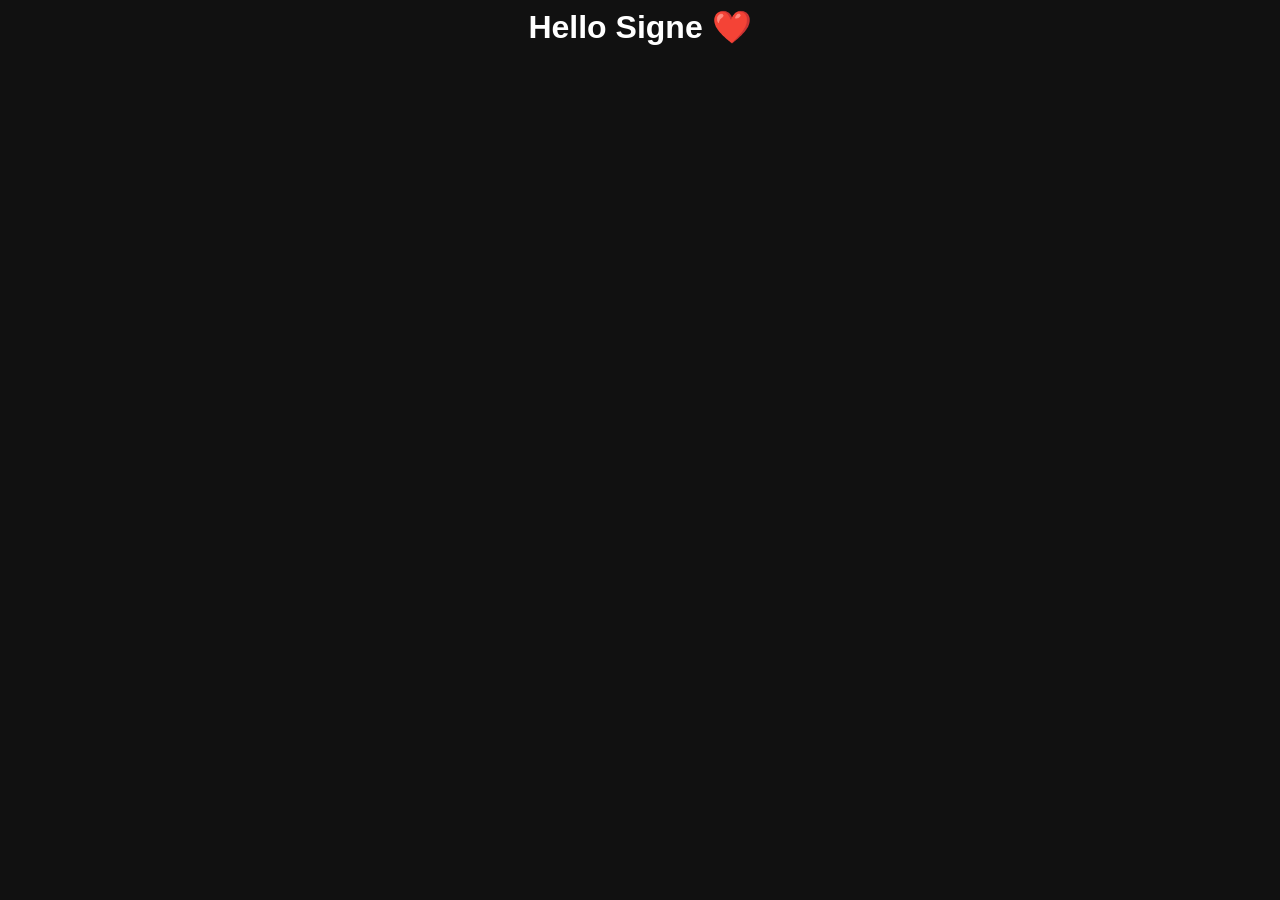
==== index.html @ 9c29bce2 "Initial website setup" ====
<link rel="stylesheet" href="style.css">
<script src="script.js"></script>

<!DOCTYPE html>
<html lang="en">

<head>
    <meta charset="UTF-8">
    <title>For Signe ❤️</title>

    <link rel="stylesheet" href="style.css">
</head>

<body>

    <h1>Hello Signe ❤️</h1>

    <script src="script.js"></script>

</body>

</html>
---- style.css ----
body{
    background:#111;
    color:white;
    font-family:Arial;
    text-align:center;
}
---- style.css ----
body{
    background:#111;
    color:white;
    font-family:Arial;
    text-align:center;
}
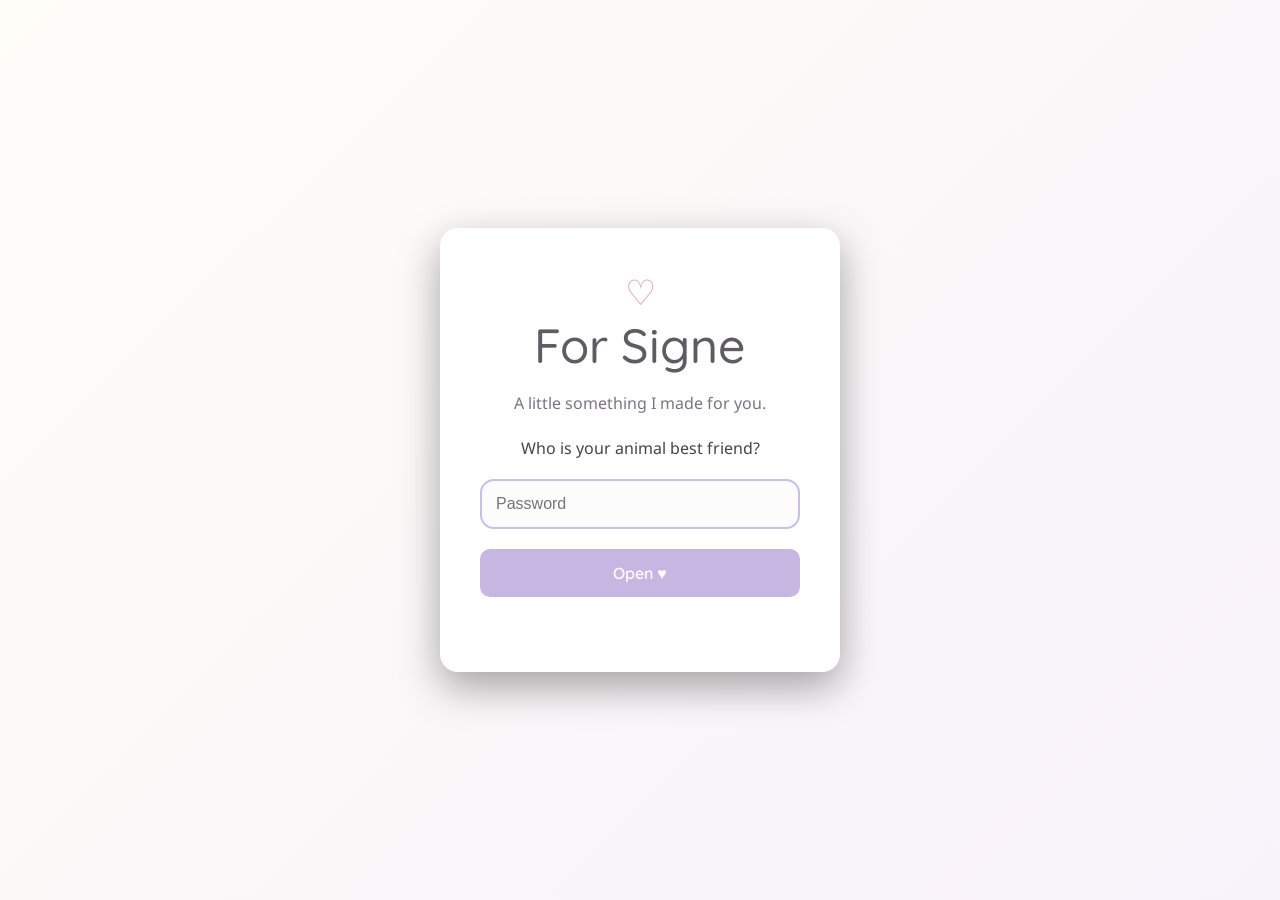
==== commit cdb27e60: "Added Login and Letter Page" ====
--- a/index.html
+++ b/index.html
@@ -1,19 +1,111 @@
-<link rel="stylesheet" href="style.css">
-<script src="script.js"></script>
-
 <!DOCTYPE html>
 <html lang="en">
 
 <head>
     <meta charset="UTF-8">
+
     <title>For Signe ❤️</title>
 
-    <link rel="stylesheet" href="style.css">
+    <link rel="preconnect" href="https://fonts.googleapis.com">
+
+    <link rel="preconnect"
+          href="https://fonts.gstatic.com"
+          crossorigin>
+
+    <link href="https://fonts.googleapis.com/css2?family=Quicksand:wght@300..700&display=swap" rel="stylesheet">
+    <link href="https://fonts.googleapis.com/css2?family=Noto+Sans+Georgian:wght@100..900&family=Quicksand:wght@300..700&display=swap" rel="stylesheet">
+
+
+    <link rel="stylesheet"
+          href="style.css">
+
 </head>
 
 <body>
 
-    <h1>Hello Signe ❤️</h1>
+    <div id="login-container">
+
+        <div class="heart">
+            ♡
+        </div>
+
+        <h1>For Signe</h1>
+
+        <p>A little something I made for you.</p> 
+        Who is your animal best friend?
+        </p>
+
+        <input
+            type="password"
+            id="password"
+            placeholder="Password">
+
+        <button id="login-button">
+
+            Open ♥️
+
+        </button>
+
+        <p id="message"></p>
+
+    </div>
+
+    <div id="website-content">
+
+        <div id="letter-page">
+
+            <div class="letter-card">
+
+                <h1>
+                    For Signe ❤️
+                </h1>
+
+
+                <p id="letter-text">
+
+                </p>
+
+
+                <button id="continue-button">
+
+                    Continue →
+
+                </button>
+
+
+            </div>
+
+        </div>
+
+        <div id="puzzle-page">
+
+            <div class="puzzle-card">
+
+                <h1>
+                    A memory waiting to be uncovered ❤️
+                </h1>
+
+
+                <p>
+                    Put the pieces together.
+                </p>
+
+
+                <div id="puzzle-container">
+
+                </div>
+
+                <p id="puzzle-message"></p>
+
+                <button id="puzzle-button">
+                    Continue →
+                </button>
+
+            </div>
+
+        </div>
+
+    </div>
 
     <script src="script.js"></script>
 
--- a/style.css
+++ b/style.css
@@ -1,6 +1,335 @@
-body{
-    background:#111;
-    color:white;
-    font-family:Arial;
+/* Reset some default browser spacing */
+* {
+    margin: 0;
+    padding: 0;
+    box-sizing: border-box;
+}
+
+/* Center everything on the page */
+body {
+    background: linear-gradient(
+        135deg,
+        #FFFDF8,
+        #F8F2FA
+    );
+
+    color: #47434A;
+
+    font-family: "Noto Sans Georgian", serif;
+
+    display: flex;
+    justify-content: center;
+    align-items: center;
+
+    height: 100vh;
+}
+
+/* Login box */
+#login-container {
+
+    width: 400px;
+
+    background: #FFFFFF;
+
+    padding: 40px;
+
+    border-radius: 18px;
+
+    text-align: center;
+
+    box-shadow: 0 15px 40px rgba(0,0,0,.35);
+
+    transition: opacity .8s ease;
+
+    animation: fadeIn 1.2s ease;
+
+
+}
+
+.heart {
+
+    font-size: 35px;
+
+    color: #D8A7B1;
+
+
+}
+/* Main title */
+h1 {
+
+    color: #5f5a63;
+
+    margin-bottom: 15px;
+
+    font-family: "Quicksand", sans-serif;
+
+    font-size: 3rem;
+
+    font-weight: 500;
+
+}
+
+/* Small text */
+p {
+
+    margin-bottom: 20px;
+
+    color: #7A7482;
+
+    line-height: 1.7;
+
+}
+
+/* Password field */
+input {
+
+    width: 100%;
+
+    padding: 14px;
+
+    background: #FCFCFD;
+
+    border: 2px solid #E8E4EE;
+
+    border-radius: 14px;
+
+    border-color: #CDBCEB;
+
+    font-size: 16px;
+
+    margin-bottom: 20px;
+
+}
+
+/* Button */
+button {
+
+    width: 100%;
+
+    margin-bottom: 15px;
+
+    padding: 14px;
+
+    border: none;
+
+    border-radius: 10px;
+
+    background: #C8B6E2;
+
+    color: white;
+
+    font-family: "Quicksand", sans-serif;
+    
+    font-weight: 600;
+
+    font-size: 16px;
+
+    cursor: pointer;
+
+    transition: .3s ease;
+
+}
+
+/* Button hover effect */
+button:hover {
+
+    background: #BFA7D9;
+
+    transform: scale(1.02); 
+    transform: translateY(-2px);
+
+}
+
+#message{
+
+    color: rgb(226, 91, 91);
+
+}
+
+#website-content{
+    display: none;
+
+    opacity: 0;
+
+    transform: translateY(10px);
+
+    transition: opacity .9s ease, transform .9s ease;
+
+}
+
+#website-content.visible{
+    display: block;
+    opacity: 1;
+    transform: translateY(0);
+}
+
+.hidden {
+    opacity: 0;
+    pointer-events: none;
+}
+
+.visible {
+    opacity: 1;
+}
+
+#letter-page {
+
+    min-height: 100vh;
+
+    display: flex;
+
+    justify-content: center;
+
+    align-items: center;
+
+}
+
+
+.letter-card {
+
+    background: #FFFFFF;
+
+    width: 600px;
+
+    padding: 60px;
+
+    border-radius: 25px;
+
+    box-shadow:
+        0 15px 40px rgba(0,0,0,0.08);
+
+    text-align: center;
+
+}
+
+#letter-text {
+
+    font-family: Georgia, serif;
+
+    font-size: 1.1rem;
+
+    line-height: 2;
+
+    color: #6E6876;
+
+    text-align: left;
+
+    margin-top: 30px;
+
+    min-height: 200px;
+
+    margin-bottom: 30px;
+
+}
+
+#puzzle-page {
+
+    display: none;
+
+    min-height: 100vh;
+
+    justify-content: center;
+
+    align-items: center;
+
+}
+
+.puzzle-card {
+
+    background: white;
+
+    width: 650px;
+
+    padding: 50px;
+
+    border-radius: 25px;
+
+    box-shadow:
+    0 15px 40px rgba(0,0,0,.08);
+
     text-align:center;
-}
+
+}
+
+#puzzle-container {
+
+    display: grid;
+
+    grid-template-columns: repeat(3, 150px);
+
+    grid-template-rows: repeat(3, 150px);
+
+    gap: 5px;
+
+    justify-content: center;
+
+    margin: 30px auto;
+
+}
+
+
+.piece {
+
+    width: 150px;
+
+    height: 150px;
+
+    background-image: url("images/us.jpg");
+
+    background-size: 450px 450px;
+
+    cursor: pointer;
+
+    border-radius: 12px;
+
+    transition:
+        transform .25s ease,
+        box-shadow .25s ease;
+
+}
+
+
+/* Selected piece */
+
+.piece.selected {
+
+    transform:
+        scale(1.08)
+        translateY(-10px);
+
+    box-shadow:
+        0 10px 25px rgba(0,0,0,.2);
+
+    z-index: 2;
+
+}
+
+#continue-button {
+
+    opacity: 0;
+
+    pointer-events: none;
+
+    transition: .3s ease opacity 2s ease;
+
+}
+
+@keyframes fadeIn {
+
+    from {
+
+        opacity: 0;
+
+        transform: translateY(15px);
+
+    }
+
+    to {
+
+        opacity: 1;
+
+        transform: translateY(0);
+
+    }
+
+}
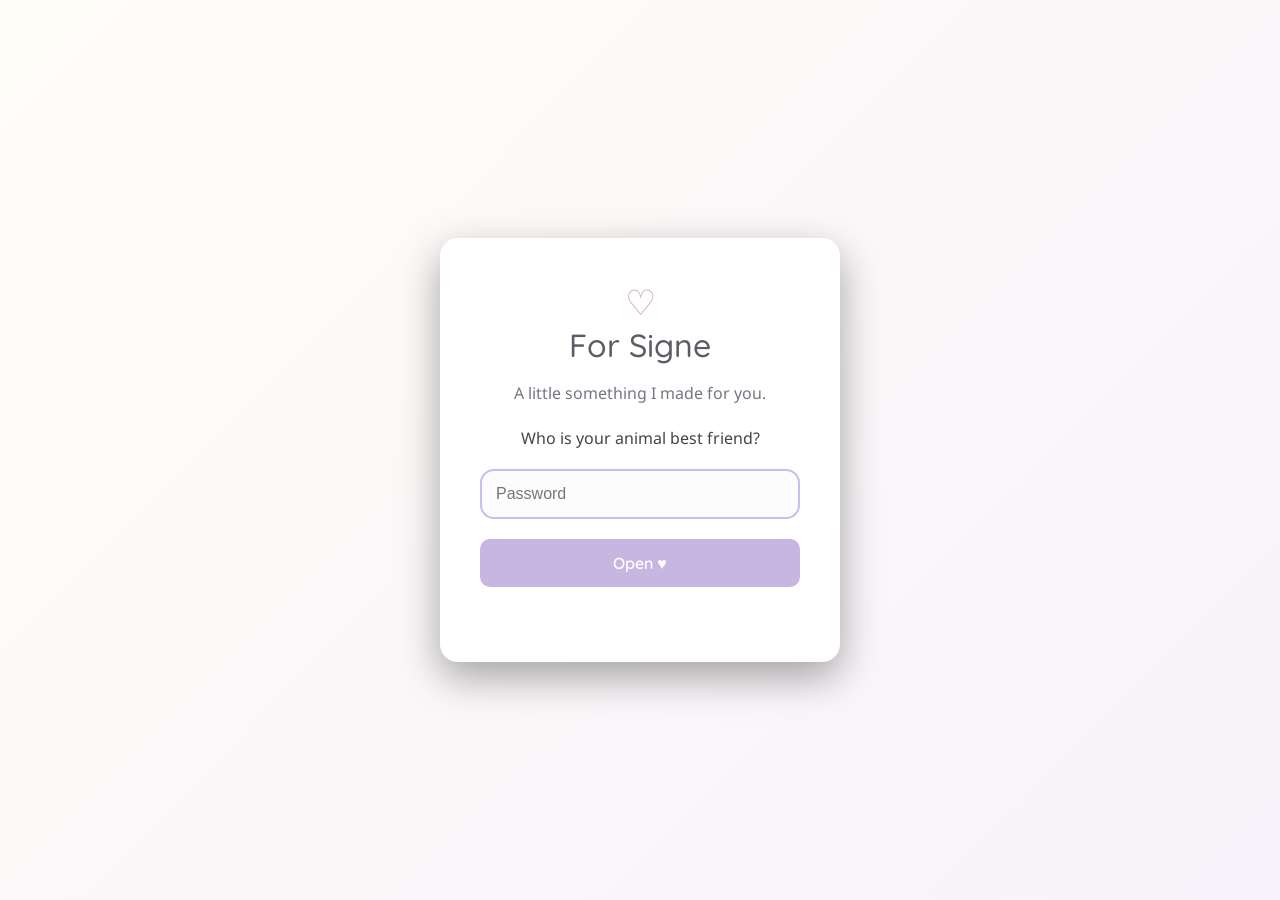
==== commit 82b1c935: "Fixed for mobile" ====
--- a/index.html
+++ b/index.html
@@ -4,20 +4,21 @@
 <head>
     <meta charset="UTF-8">
 
+    <meta name="viewport" content="width=device-width, initial-scale=1.0">
+
     <title>For Signe ❤️</title>
 
     <link rel="preconnect" href="https://fonts.googleapis.com">
 
-    <link rel="preconnect"
-          href="https://fonts.gstatic.com"
-          crossorigin>
+    <link rel="preconnect" href="https://fonts.gstatic.com" crossorigin>
 
     <link href="https://fonts.googleapis.com/css2?family=Quicksand:wght@300..700&display=swap" rel="stylesheet">
-    <link href="https://fonts.googleapis.com/css2?family=Noto+Sans+Georgian:wght@100..900&family=Quicksand:wght@300..700&display=swap" rel="stylesheet">
+    <link
+        href="https://fonts.googleapis.com/css2?family=Noto+Sans+Georgian:wght@100..900&family=Quicksand:wght@300..700&display=swap"
+        rel="stylesheet">
 
 
-    <link rel="stylesheet"
-          href="style.css">
+    <link rel="stylesheet" href="style.css">
 
 </head>
 
@@ -31,14 +32,11 @@
 
         <h1>For Signe</h1>
 
-        <p>A little something I made for you.</p> 
+        <p>A little something I made for you.</p>
         Who is your animal best friend?
         </p>
 
-        <input
-            type="password"
-            id="password"
-            placeholder="Password">
+        <input type="password" id="password" placeholder="Password">
 
         <button id="login-button">
 
@@ -57,14 +55,21 @@
             <div class="letter-card">
 
                 <h1>
-                    For Signe ❤️
+                    Happy National GF Day ❤️
                 </h1>
 
+                <p>
+                    To my favorite person,
+                </p>
 
                 <p id="letter-text">
 
                 </p>
 
+                <p id="letter-tag" style="display: none;">
+                    Always,
+                    Uriel
+                </p>
 
                 <button id="continue-button">
 
@@ -105,6 +110,29 @@
 
         </div>
 
+        <div id="music-page">
+
+            <div class="music-card">
+
+                <h1>Songs That Remind Me of You ❤️</h1>
+
+                <p class="music-intro">
+                    Some remind me of memories we've already made.
+                    Others remind me of memories I can't wait to make with you.
+                </p>
+
+                <div id="songs">
+                    
+                </div>
+
+                <button id="music-continue">
+                    Continue →
+                </button>
+
+            </div>
+
+        </div>
+
     </div>
 
     <script src="script.js"></script>
--- a/style.css
+++ b/style.css
@@ -21,13 +21,17 @@
     justify-content: center;
     align-items: center;
 
-    height: 100vh;
+    min-height:100vh;
+
+    overflow-x:hidden;
 }
 
 /* Login box */
 #login-container {
 
-    width: 400px;
+    width: 90%;
+
+    max-width: 400px;
 
     background: #FFFFFF;
 
@@ -63,7 +67,7 @@
 
     font-family: "Quicksand", sans-serif;
 
-    font-size: 3rem;
+    font-size: 2rem;
 
     font-weight: 500;
 
@@ -182,6 +186,8 @@
 
     align-items: center;
 
+    transition: opacity .9s ease, transform .9s ease;
+
 }
 
 
@@ -189,9 +195,11 @@
 
     background: #FFFFFF;
 
-    width: 600px;
-
-    padding: 60px;
+    width: 90%;
+
+    max-width: 600px;
+
+    padding: 35px;
 
     border-radius: 25px;
 
@@ -202,6 +210,7 @@
 
 }
 
+
 #letter-text {
 
     font-family: Georgia, serif;
@@ -214,31 +223,51 @@
 
     text-align: left;
 
-    margin-top: 30px;
+    margin-top: 10px;
 
     min-height: 200px;
 
-    margin-bottom: 30px;
-
+    margin-bottom: 10px;
+
+}
+
+#letter-tag{
+    font-size: 1.1rem;
 }
 
 #puzzle-page {
 
     display: none;
 
+    opacity: 0;
+
+    width: 100%;
+
     min-height: 100vh;
 
     justify-content: center;
 
     align-items: center;
 
+    transition: opacity .9s ease, transform .9s ease;
+
+}
+
+#puzzle-page.visible{
+
+    opacity: 1;
+
+    transform: translateY(0);
+
 }
 
 .puzzle-card {
 
     background: white;
 
-    width: 650px;
+    width: 90%;
+
+    max-width: 650px;
 
     padding: 50px;
 
@@ -251,32 +280,63 @@
 
 }
 
+#puzzle-message {
+
+    display: none;
+
+    opacity: 0;
+
+    transition: opacity 1s ease;
+
+}
+
+#puzzle-message.visible {
+
+    display: block;
+
+    opacity: 1;
+
+}
+
 #puzzle-container {
 
     display: grid;
 
-    grid-template-columns: repeat(3, 150px);
-
-    grid-template-rows: repeat(3, 150px);
+    grid-template-columns:
+        repeat(3, var(--piece-size));
+
+    grid-template-rows:
+        repeat(3, var(--piece-size));
 
     gap: 5px;
 
     justify-content: center;
 
-    margin: 30px auto;
-
-}
-
+    padding: 10px;
+
+    background: #FFFDF8;
+
+    border-radius: 20px;
+
+}
+
+:root {
+
+    --piece-size: min(28vw, 150px);
+
+}
 
 .piece {
 
-    width: 150px;
-
-    height: 150px;
-
-    background-image: url("images/us.jpg");
-
-    background-size: 450px 450px;
+    width: var(--piece-size);
+
+    height: var(--piece-size);
+
+    background-size:
+        calc(var(--piece-size) * 3)
+        calc(var(--piece-size) * 3);
+
+    background-image: url("images/party.jpg");
 
     cursor: pointer;
 
@@ -295,12 +355,11 @@
 
     transform:
         scale(1.08)
-        translateY(-10px);
+        translateY(-12px)
+        rotate(2deg);
 
     box-shadow:
-        0 10px 25px rgba(0,0,0,.2);
-
-    z-index: 2;
+        0 15px 30px rgba(0,0,0,.15);
 
 }
 
@@ -314,6 +373,140 @@
 
 }
 
+/* Music Page */
+
+#music-page{
+
+    display:none;
+
+    opacity:0;
+
+    margin-top: 5vh;
+
+    text-align: center;
+
+    width:100%;
+
+    min-height:100vh;
+
+    justify-content:center;
+
+    align-items:center;
+
+    padding:20px;
+
+    transition:opacity .9s ease;
+
+}
+
+#music-page.visible{
+
+    display:flex;
+
+    opacity:1;
+
+}
+
+.music-card {
+
+    background:white;
+
+    width:90%;
+
+    max-width:700px;
+
+    padding:50px;
+
+    border-radius:25px;
+
+    box-shadow:
+        0 15px 40px rgba(0,0,0,.08);
+
+    text-align:center;
+
+}
+
+.song{
+
+    background:#FCFAFD;
+
+    border-radius:20px;
+
+    padding:25px;
+
+    margin:30px 0;
+
+    box-shadow:
+        0 10px 20px rgba(0,0,0,.08);
+
+    transform:translateY(30px);
+
+    transition:
+        opacity .8s ease,
+        transform .8s ease,
+        box-shadow .25s ease;
+
+}
+
+.song.show {
+
+    opacity:1;
+
+    transform:translateY(0);
+
+}
+
+.song iframe {
+
+    width:100%;
+
+    border-radius:12px;
+
+    margin:15px 0;
+
+}
+
+.song:hover{
+
+    transform:translateY(-5px);
+
+    box-shadow:
+        0 20px 40px rgba(0, 0, 0, 0.14);
+
+}
+
+#song-message{
+    color: #5f5a63;
+    font-size: medium;
+
+    text-align: center;
+
+    margin-top: 5px;
+
+    margin-bottom: 0px;
+}
+
+.song-title {
+
+    font-family:"Quicksand", sans-serif;
+
+    color:#5f5a63;
+
+    margin-bottom:5px;
+
+}
+
+
+.artist {
+
+    color:#A79EAE;
+
+    font-size:.9rem;
+
+    margin-bottom: 5px;
+
+}
+
 @keyframes fadeIn {
 
     from {
@@ -332,4 +525,28 @@
 
     }
 
+}
+
+@media (max-width: 600px){
+
+    .puzzle-card{
+
+        padding: 25px;
+
+    }
+
+    .music-card{
+        padding: 10px;
+    }
+
+    .music-card h1{
+
+        font-size:2rem;
+
+    }
+
+    #music-page{
+        padding: 0px;
+    }
+
 }
